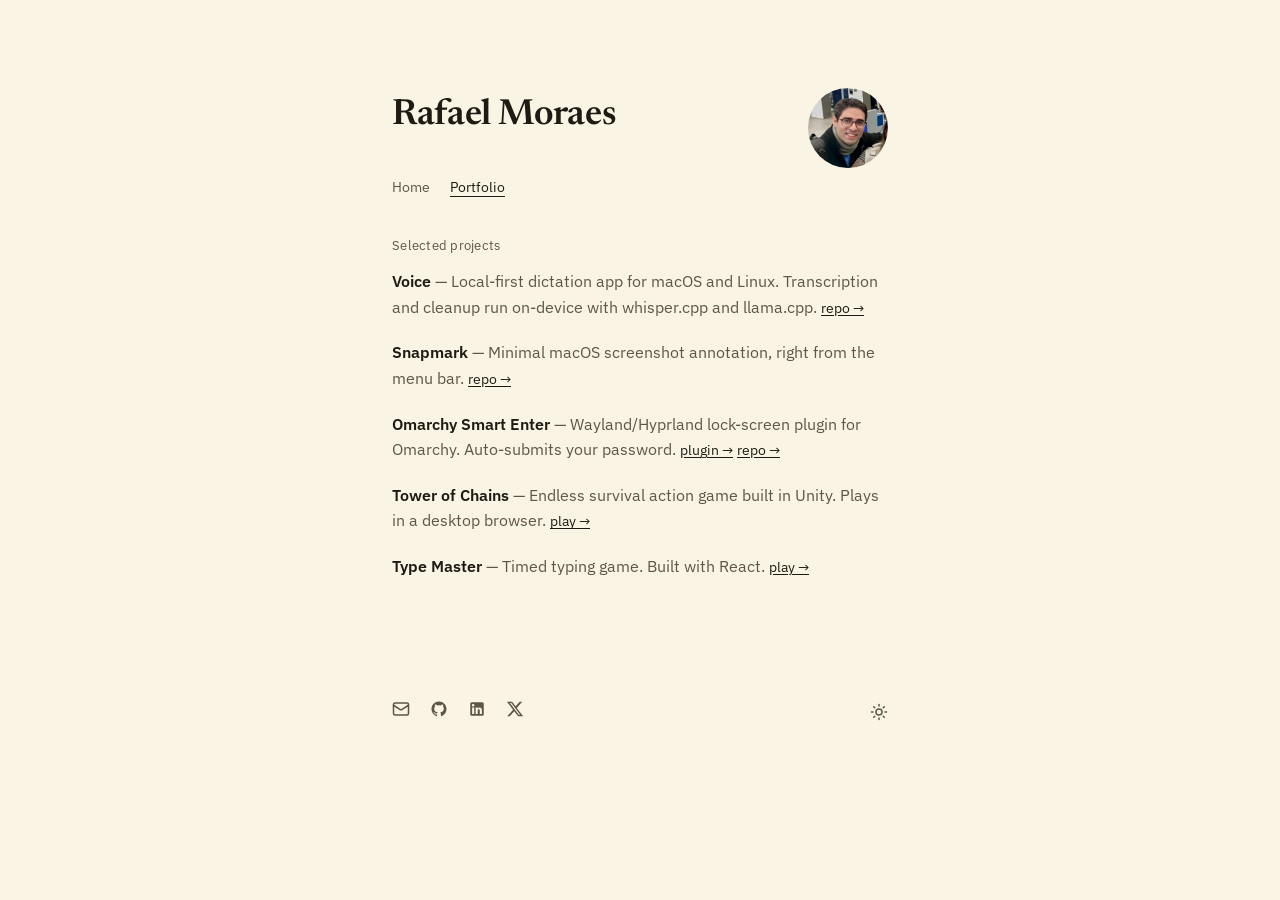
==== portfolio.html @ 669f0d3e "Add embedded Type Master page and move games under rbmrs.dev - New type-master.html embedding rbmrs." ====
<!DOCTYPE html>
<html lang="en">
<head>
  <meta charset="UTF-8">
  <meta name="viewport" content="width=device-width, initial-scale=1.0">
  <meta name="color-scheme" content="light dark">
  <script>
    (function () {
      try {
        var stored = localStorage.getItem('theme');
        if (stored === 'light' || stored === 'dark') {
          document.documentElement.setAttribute('data-theme', stored);
        }
      } catch (e) {}
    })();
  </script>
  <title>Portfolio — Rafael Moraes</title>
  <meta name="description" content="Selected projects by Rafael Moraes.">
  <meta property="og:title" content="Portfolio — Rafael Moraes">
  <meta property="og:description" content="Selected projects by Rafael Moraes.">
  <meta property="og:type" content="website">
  <link rel="icon" type="image/svg+xml" href="assets/favicon.svg">
  <link rel="stylesheet" href="css/style.css">
</head>
<body>
  <div class="container">
    <header>
      <div>
        <h1><a href="./">Rafael Moraes</a></h1>
        <nav>
          <ul>
            <li><a href="./">Home</a></li>
            <li><span aria-current="page">Portfolio</span></li>
          </ul>
        </nav>
      </div>
      <img src="assets/avatar.jpg" alt="Rafael Moraes" class="avatar" width="80" height="80">
    </header>

    <main>
      <section>
        <p class="section-label">Selected projects</p>
        <ul class="projects">
          <li>
            <span class="title">Voice</span>
            <span class="desc"> — Local-first dictation app for macOS and Linux. Transcription and cleanup run on-device with whisper.cpp and llama.cpp.</span>
            <a href="https://github.com/rbmrs/voice" target="_blank" rel="noopener noreferrer">repo →</a>
          </li>
          <li>
            <span class="title">Snapmark</span>
            <span class="desc"> — Minimal macOS screenshot annotation, right from the menu bar.</span>
            <a href="https://github.com/rbmrs/snapmark" target="_blank" rel="noopener noreferrer">repo →</a>
          </li>
          <li>
            <span class="title">Omarchy Smart Enter</span>
            <span class="desc"> — Wayland/Hyprland lock-screen plugin for Omarchy. Auto-submits your password.</span>
            <a href="https://plugins.omarchy.org/plugin.html?id=io.github.rbmrs.smart-enter" target="_blank" rel="noopener noreferrer">plugin →</a>
            <a href="https://github.com/rbmrs/omarchy-smart-enter" target="_blank" rel="noopener noreferrer">repo →</a>
          </li>
          <li>
            <span class="title">Tower of Chains</span>
            <span class="desc"> — Endless survival action game built in Unity. Plays in a desktop browser.</span>
            <a href="./tower-of-chains.html">play →</a>
          </li>
          <li>
            <span class="title">Type Master</span>
            <span class="desc"> — Timed typing game. Built with React.</span>
            <a href="./type-master.html">play →</a>
          </li>
        </ul>
      </section>
    </main>

    <footer>
      <ul>
        <li>
          <a href="mailto:rafael@rbm.rs" aria-label="Email">
            <svg xmlns="http://www.w3.org/2000/svg" width="18" height="18" viewBox="0 0 24 24" fill="none" stroke="currentColor" stroke-width="2" stroke-linecap="round" stroke-linejoin="round" aria-hidden="true">
              <rect width="20" height="16" x="2" y="4" rx="2"/>
              <path d="m22 7-8.97 5.7a1.94 1.94 0 0 1-2.06 0L2 7"/>
            </svg>
          </a>
        </li>
        <li>
          <a href="https://github.com/rbmrs" target="_blank" rel="noopener noreferrer" aria-label="GitHub">
            <svg xmlns="http://www.w3.org/2000/svg" width="18" height="18" viewBox="0 0 24 24" fill="currentColor" aria-hidden="true">
              <path d="M12 2C6.477 2 2 6.484 2 12.017c0 4.425 2.865 8.18 6.839 9.504.5.092.682-.217.682-.483 0-.237-.008-.868-.013-1.703-2.782.605-3.369-1.343-3.369-1.343-.454-1.158-1.11-1.466-1.11-1.466-.908-.62.069-.608.069-.608 1.003.07 1.53 1.032 1.53 1.032.892 1.53 2.341 1.088 2.91.832.092-.647.35-1.088.636-1.338-2.22-.253-4.555-1.113-4.555-4.951 0-1.093.39-1.988 1.029-2.688-.103-.253-.446-1.272.098-2.65 0 0 .84-.27 2.75 1.026A9.564 9.564 0 0 1 12 6.844c.85.004 1.705.115 2.504.337 1.909-1.296 2.747-1.027 2.747-1.027.546 1.379.202 2.398.1 2.651.64.7 1.028 1.595 1.028 2.688 0 3.848-2.339 4.695-4.566 4.943.359.309.678.92.678 1.855 0 1.338-.012 2.419-.012 2.747 0 .268.18.58.688.482A10.019 10.019 0 0 0 22 12.017C22 6.484 17.522 2 12 2z"/>
            </svg>
          </a>
        </li>
        <li>
          <a href="https://www.linkedin.com/in/rafael-moraes-a4942123/" target="_blank" rel="noopener noreferrer" aria-label="LinkedIn">
            <svg xmlns="http://www.w3.org/2000/svg" width="18" height="18" viewBox="0 0 24 24" fill="currentColor" aria-hidden="true">
              <path d="M19 3a2 2 0 0 1 2 2v14a2 2 0 0 1-2 2H5a2 2 0 0 1-2-2V5a2 2 0 0 1 2-2h14m-.5 15.5v-5.3a3.26 3.26 0 0 0-3.26-3.26c-.85 0-1.84.52-2.28 1.3v-1.11h-2.79v8.37h2.79v-4.93c0-.77.62-1.4 1.39-1.4a1.4 1.4 0 0 1 1.4 1.4v4.93h2.75M6.88 8.56a1.68 1.68 0 0 0 1.68-1.68c0-.93-.75-1.69-1.68-1.69a1.69 1.69 0 0 0-1.69 1.69c0 .93.76 1.68 1.69 1.68m1.39 9.94v-8.37H5.5v8.37h2.77z"/>
            </svg>
          </a>
        </li>
        <li>
          <a href="https://x.com/rbmrs_" target="_blank" rel="noopener noreferrer" aria-label="X (Twitter)">
            <svg xmlns="http://www.w3.org/2000/svg" width="18" height="18" viewBox="0 0 24 24" fill="currentColor" aria-hidden="true">
              <path d="M18.244 2.25h3.308l-7.227 8.26 8.502 11.24H16.17l-5.214-6.817L4.99 21.75H1.68l7.73-8.835L1.254 2.25H8.08l4.713 6.231zm-1.161 17.52h1.833L7.084 4.126H5.117z"/>
            </svg>
          </a>
        </li>
      </ul>
      <button id="theme-toggle" type="button" aria-label="Toggle theme">
        <span class="icon-sun">
          <svg xmlns="http://www.w3.org/2000/svg" width="18" height="18" viewBox="0 0 24 24" fill="none" stroke="currentColor" stroke-width="2" stroke-linecap="round" stroke-linejoin="round" aria-hidden="true">
            <circle cx="12" cy="12" r="4" />
            <path d="M12 2v2" />
            <path d="M12 20v2" />
            <path d="m4.93 4.93 1.41 1.41" />
            <path d="m17.66 17.66 1.41 1.41" />
            <path d="M2 12h2" />
            <path d="M20 12h2" />
            <path d="m6.34 17.66-1.41 1.41" />
            <path d="m19.07 4.93-1.41 1.41" />
          </svg>
        </span>
        <span class="icon-moon">
          <svg xmlns="http://www.w3.org/2000/svg" width="18" height="18" viewBox="0 0 24 24" fill="none" stroke="currentColor" stroke-width="2" stroke-linecap="round" stroke-linejoin="round" aria-hidden="true">
            <path d="M20.985 12.486a9 9 0 1 1-9.473-9.472c.405-.022.617.46.402.803a6 6 0 0 0 8.268 8.268c.344-.215.825-.004.803.401" />
          </svg>
        </span>
      </button>
    </footer>
  </div>

  <script>
    (function () {
      var button = document.getElementById('theme-toggle');
      if (!button) return;
      function current() {
        var attr = document.documentElement.getAttribute('data-theme');
        if (attr === 'light' || attr === 'dark') return attr;
        return window.matchMedia('(prefers-color-scheme: dark)').matches ? 'dark' : 'light';
      }
      function updateLabel() {
        var target = current() === 'dark' ? 'light' : 'dark';
        button.setAttribute('aria-label', 'Switch to ' + target + ' theme');
        button.title = button.getAttribute('aria-label');
      }
      button.addEventListener('click', function () {
        var next = current() === 'dark' ? 'light' : 'dark';
        document.documentElement.setAttribute('data-theme', next);
        try {
          localStorage.setItem('theme', next);
        } catch (e) {}
        updateLabel();
      });
      updateLabel();
    })();
  </script>
</body>
</html>
---- css/style.css ----
@import url('https://fonts.googleapis.com/css2?family=IBM+Plex+Sans:wght@400;600&family=Newsreader:wght@600&display=swap');

:root {
  --font-body: 'IBM Plex Sans', system-ui, -apple-system, sans-serif;
  --font-heading: 'Newsreader', Georgia, 'Times New Roman', serif;
  --font-mono: monospace;
  --color-bg: #faf4e5;
  --color-text: #1f1b14;
  --color-muted: #5e5647;
  --color-link: #0057ff;
  --max-width: 34rem;
  --spacing: 1.5rem;
}

*,
*::before,
*::after {
  margin: 0;
  padding: 0;
  box-sizing: border-box;
}

html {
  color-scheme: light dark;
}

@media (prefers-color-scheme: dark) {
  :root:not([data-theme="light"]) {
    --color-bg: #1a1712;
    --color-text: #ede5d3;
    --color-muted: #a39a87;
  }
}

html[data-theme="dark"] {
  color-scheme: dark;
  --color-bg: #1a1712;
  --color-text: #ede5d3;
  --color-muted: #a39a87;
}

html[data-theme="light"] {
  color-scheme: light;
}

body {
  font-family: var(--font-body);
  color: var(--color-text);
  background: var(--color-bg);
  line-height: 1.6;
  -webkit-font-smoothing: antialiased;
}

/* --- Layout --- */

.container {
  max-width: var(--max-width);
  margin: 0 auto;
  padding: 0 var(--spacing);
}

/* --- Header --- */

header {
  padding: 5.5rem 0 0;
  display: flex;
  align-items: flex-start;
  justify-content: space-between;
  gap: 1.5rem;
}

@media (max-width: 640px) {
  header {
    padding: 3.5rem 0 0;
  }
}

.avatar {
  width: 80px;
  height: 80px;
  border-radius: 50%;
  object-fit: cover;
  flex-shrink: 0;
}

@media (max-width: 480px) {
  .avatar {
    width: 68px;
    height: 68px;
  }
}

header h1 {
  font-family: var(--font-heading);
  font-size: 2.25rem;
  font-weight: 600;
  letter-spacing: -0.01em;
  margin-bottom: 1.75rem;
}

header h1 a {
  color: var(--color-text);
  text-decoration: none;
}

header h1 a:hover {
  color: var(--color-muted);
}

nav {
  margin: 0 0 2.25rem;
}

nav ul {
  display: flex;
  justify-content: flex-start;
  gap: 1.25rem;
  list-style: none;
}

nav a,
nav [aria-current="page"] {
  font-size: 0.875rem;
  color: var(--color-muted);
  text-decoration: none;
  transition: color 0.2s ease;
}

nav a:hover {
  color: var(--color-text);
}

nav [aria-current="page"],
nav a[aria-current="true"] {
  color: var(--color-text);
  text-decoration: underline;
  text-decoration-thickness: 1px;
  text-underline-offset: 4px;
  cursor: default;
}

nav a[aria-current="true"] {
  cursor: pointer;
}

/* --- Main --- */

main {
  padding: 0 0 4rem;
}

/* --- Sections --- */

.section-label {
  font-size: 0.8125rem;
  color: var(--color-muted);
  margin-bottom: 0.75rem;
  letter-spacing: 0.02em;
}

main p {
  margin-bottom: 1rem;
  line-height: 1.7;
}

main section {
  margin-bottom: 2.5rem;
}

main section:last-child {
  margin-bottom: 0;
}

/* --- Links in body --- */

main a {
  color: var(--color-text);
  text-decoration: underline;
  text-underline-offset: 2px;
}

main a:hover {
  color: var(--color-muted);
}

/* --- Projects (Portfolio) --- */

.projects {
  list-style: none;
  display: flex;
  flex-direction: column;
  gap: 1.25rem;
}

.projects li {
  line-height: 1.6;
}

.projects .title {
  font-weight: 600;
}

.projects .desc {
  color: var(--color-muted);
}

.projects a {
  font-size: 0.875rem;
}

/* --- Game page --- */

/* Player breaks out of the text column; the Unity build is a fixed 960x642 page, scaled down to fit. */
.player {
  --player-scale: 1;
  --player-w: 960;
  --player-h: 644;
  width: min(calc(var(--player-w) * 1px), 100vw - 2 * var(--spacing));
  aspect-ratio: var(--player-w) / var(--player-h);
  margin-left: 50%;
  translate: -50% 0;
  overflow: hidden;
  background: #000;
}

.player iframe {
  display: block;
  width: calc(var(--player-w) * 1px);
  height: calc(var(--player-h) * 1px);
  border: 0;
  transform: scale(var(--player-scale));
  transform-origin: 0 0;
}

.player--type-master {
  --player-h: 600;
  background: var(--color-bg);
  border: 1px solid color-mix(in srgb, var(--color-text) 15%, transparent);
}

.player-meta {
  margin-top: 0.75rem;
  font-size: 0.875rem;
}

.note {
  font-size: 0.875rem;
  color: var(--color-muted);
}

.controls {
  width: 100%;
  border-collapse: collapse;
  margin-bottom: 1rem;
  font-size: 0.9375rem;
}

.controls th {
  text-align: left;
  font-weight: 400;
  font-size: 0.8125rem;
  color: var(--color-muted);
  padding: 0 0.75rem 0.5rem 0;
}

.controls td {
  padding: 0.375rem 0.75rem 0.375rem 0;
  vertical-align: top;
}

.controls tbody tr + tr td {
  border-top: 1px solid color-mix(in srgb, var(--color-muted) 25%, transparent);
}

kbd {
  font-family: var(--font-mono);
  font-size: 0.8125rem;
  padding: 0.05rem 0.35rem;
  border: 1px solid color-mix(in srgb, var(--color-muted) 50%, transparent);
  border-radius: 3px;
  white-space: nowrap;
}

/* --- Footer --- */

footer {
  display: flex;
  align-items: center;
  justify-content: space-between;
  padding: 3.5rem 0 3rem;
}

footer ul {
  display: flex;
  align-items: center;
  gap: 1.25rem;
  list-style: none;
}

footer a {
  display: inline-flex;
  align-items: center;
  color: var(--color-muted);
  text-decoration: none;
  transition: color 0.2s ease;
}

footer a:hover {
  color: var(--color-text);
}

footer svg {
  width: 18px;
  height: 18px;
  display: block;
}

/* --- Theme toggle --- */

#theme-toggle {
  appearance: none;
  background: transparent;
  border: 0;
  padding: 0;
  margin-left: auto;
  color: var(--color-muted);
  cursor: pointer;
  display: inline-flex;
  align-items: center;
  transition: color 0.2s ease;
}

#theme-toggle:hover {
  color: var(--color-text);
}

#theme-toggle svg {
  width: 18px;
  height: 18px;
  display: block;
}

#theme-toggle .icon-moon {
  display: none;
}

@media (prefers-color-scheme: dark) {
  html:not([data-theme="light"]) #theme-toggle .icon-sun {
    display: none;
  }
  html:not([data-theme="light"]) #theme-toggle .icon-moon {
    display: block;
  }
}

html[data-theme="dark"] #theme-toggle .icon-sun {
  display: none;
}

html[data-theme="dark"] #theme-toggle .icon-moon {
  display: block;
}

html[data-theme="light"] #theme-toggle .icon-sun {
  display: block;
}

html[data-theme="light"] #theme-toggle .icon-moon {
  display: none;
}

/* --- Focus styles --- */

a:focus-visible,
button:focus-visible {
  outline: 2px solid var(--color-link);
  outline-offset: 2px;
  border-radius: 2px;
}
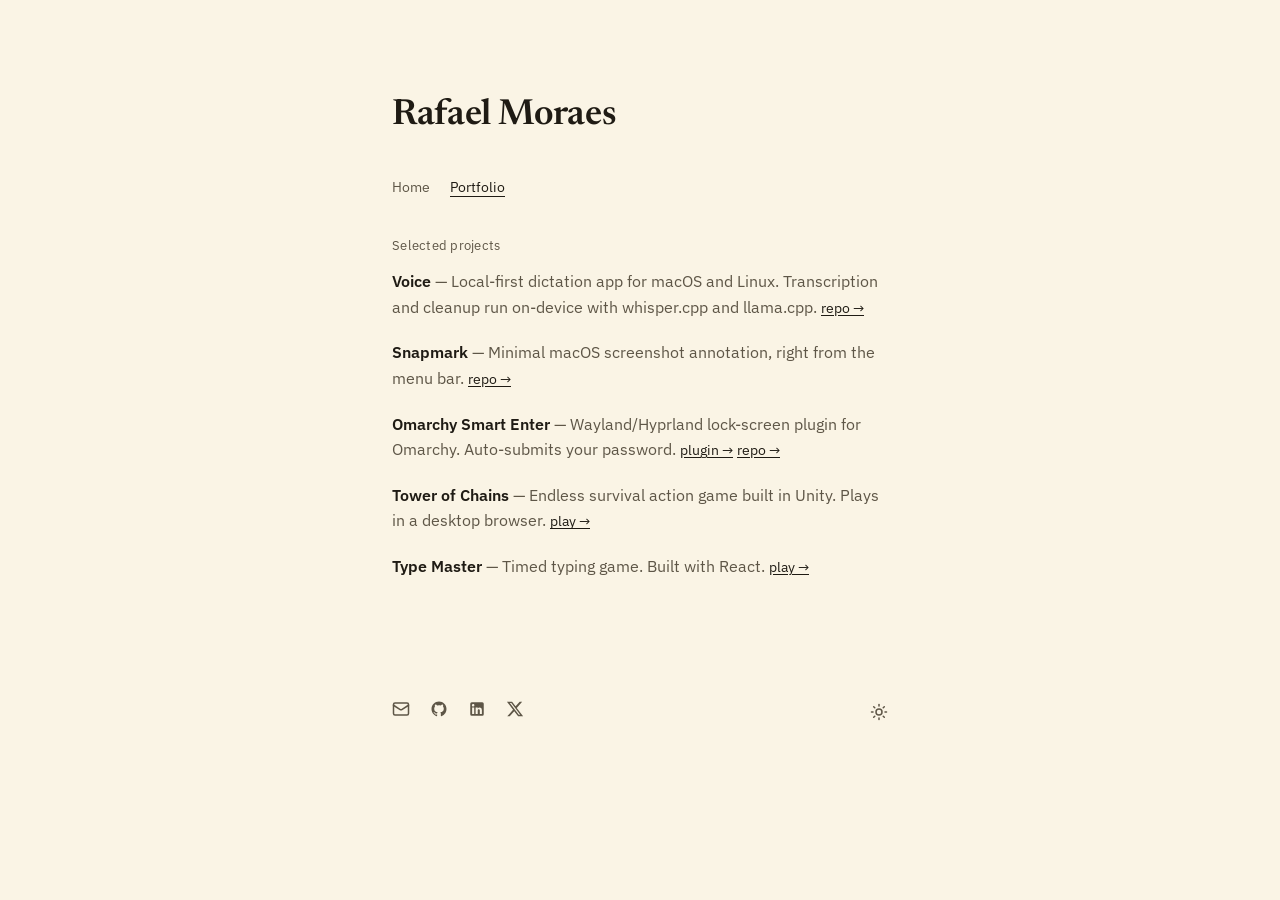
==== commit d4964437: "Type Master: forward page keystrokes into the game Typing anywhere on the page focuses the iframe an" ====
--- a/portfolio.html
+++ b/portfolio.html
@@ -34,7 +34,6 @@
           </ul>
         </nav>
       </div>
-      <img src="assets/avatar.jpg" alt="Rafael Moraes" class="avatar" width="80" height="80">
     </header>
 
     <main>
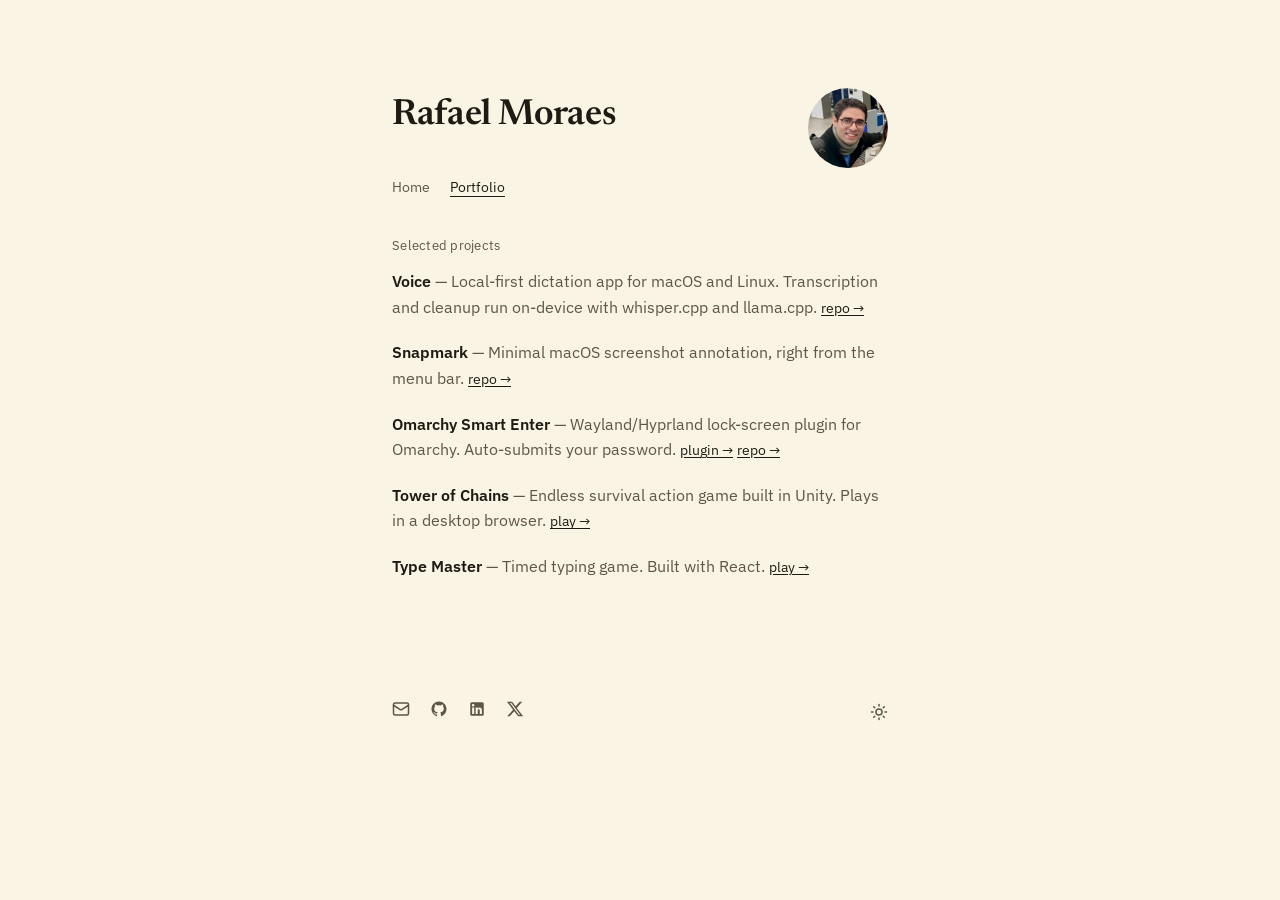
==== commit 42f5e011: "Show the profile picture on the portfolio page again Co-Authored-By: Claude Opus 5.5 <noreply@anthro" ====
--- a/portfolio.html
+++ b/portfolio.html
@@ -34,6 +34,7 @@
           </ul>
         </nav>
       </div>
+      <img src="assets/avatar.jpg" alt="Rafael Moraes" class="avatar" width="80" height="80">
     </header>
 
     <main>
@@ -41,28 +42,28 @@
         <p class="section-label">Selected projects</p>
         <ul class="projects">
           <li>
-            <span class="title">Voice</span>
+            <a class="title" href="https://github.com/rbmrs/voice" target="_blank" rel="noopener noreferrer">Voice</a>
             <span class="desc"> — Local-first dictation app for macOS and Linux. Transcription and cleanup run on-device with whisper.cpp and llama.cpp.</span>
             <a href="https://github.com/rbmrs/voice" target="_blank" rel="noopener noreferrer">repo →</a>
           </li>
           <li>
-            <span class="title">Snapmark</span>
+            <a class="title" href="https://github.com/rbmrs/snapmark" target="_blank" rel="noopener noreferrer">Snapmark</a>
             <span class="desc"> — Minimal macOS screenshot annotation, right from the menu bar.</span>
             <a href="https://github.com/rbmrs/snapmark" target="_blank" rel="noopener noreferrer">repo →</a>
           </li>
           <li>
-            <span class="title">Omarchy Smart Enter</span>
+            <a class="title" href="https://plugins.omarchy.org/plugin.html?id=io.github.rbmrs.smart-enter" target="_blank" rel="noopener noreferrer">Omarchy Smart Enter</a>
             <span class="desc"> — Wayland/Hyprland lock-screen plugin for Omarchy. Auto-submits your password.</span>
             <a href="https://plugins.omarchy.org/plugin.html?id=io.github.rbmrs.smart-enter" target="_blank" rel="noopener noreferrer">plugin →</a>
             <a href="https://github.com/rbmrs/omarchy-smart-enter" target="_blank" rel="noopener noreferrer">repo →</a>
           </li>
           <li>
-            <span class="title">Tower of Chains</span>
+            <a class="title" href="./tower-of-chains.html">Tower of Chains</a>
             <span class="desc"> — Endless survival action game built in Unity. Plays in a desktop browser.</span>
             <a href="./tower-of-chains.html">play →</a>
           </li>
           <li>
-            <span class="title">Type Master</span>
+            <a class="title" href="./type-master.html">Type Master</a>
             <span class="desc"> — Timed typing game. Built with React.</span>
             <a href="./type-master.html">play →</a>
           </li>
--- a/css/style.css
+++ b/css/style.css
@@ -130,17 +130,12 @@
   color: var(--color-text);
 }
 
-nav [aria-current="page"],
-nav a[aria-current="true"] {
+nav [aria-current="page"] {
   color: var(--color-text);
   text-decoration: underline;
   text-decoration-thickness: 1px;
   text-underline-offset: 4px;
   cursor: default;
-}
-
-nav a[aria-current="true"] {
-  cursor: pointer;
 }
 
 /* --- Main --- */
@@ -206,6 +201,16 @@
 
 .projects a {
   font-size: 0.875rem;
+}
+
+.projects a.title {
+  font-size: inherit;
+  text-decoration: none;
+}
+
+.projects a.title:hover {
+  color: var(--color-text);
+  text-decoration: underline;
 }
 
 /* --- Game page --- */
@@ -233,7 +238,8 @@
 }
 
 .player--type-master {
-  --player-h: 600;
+  --player-w: 1440;
+  --player-h: 900;
   background: var(--color-bg);
   border: 1px solid color-mix(in srgb, var(--color-text) 15%, transparent);
 }
@@ -241,6 +247,22 @@
 .player-meta {
   margin-top: 0.75rem;
   font-size: 0.875rem;
+}
+
+/* A button that reads like the body links next to it. */
+.link-button {
+  padding: 0;
+  border: 0;
+  background: none;
+  font: inherit;
+  color: var(--color-text);
+  text-decoration: underline;
+  text-underline-offset: 2px;
+  cursor: pointer;
+}
+
+.link-button:hover {
+  color: var(--color-muted);
 }
 
 .note {
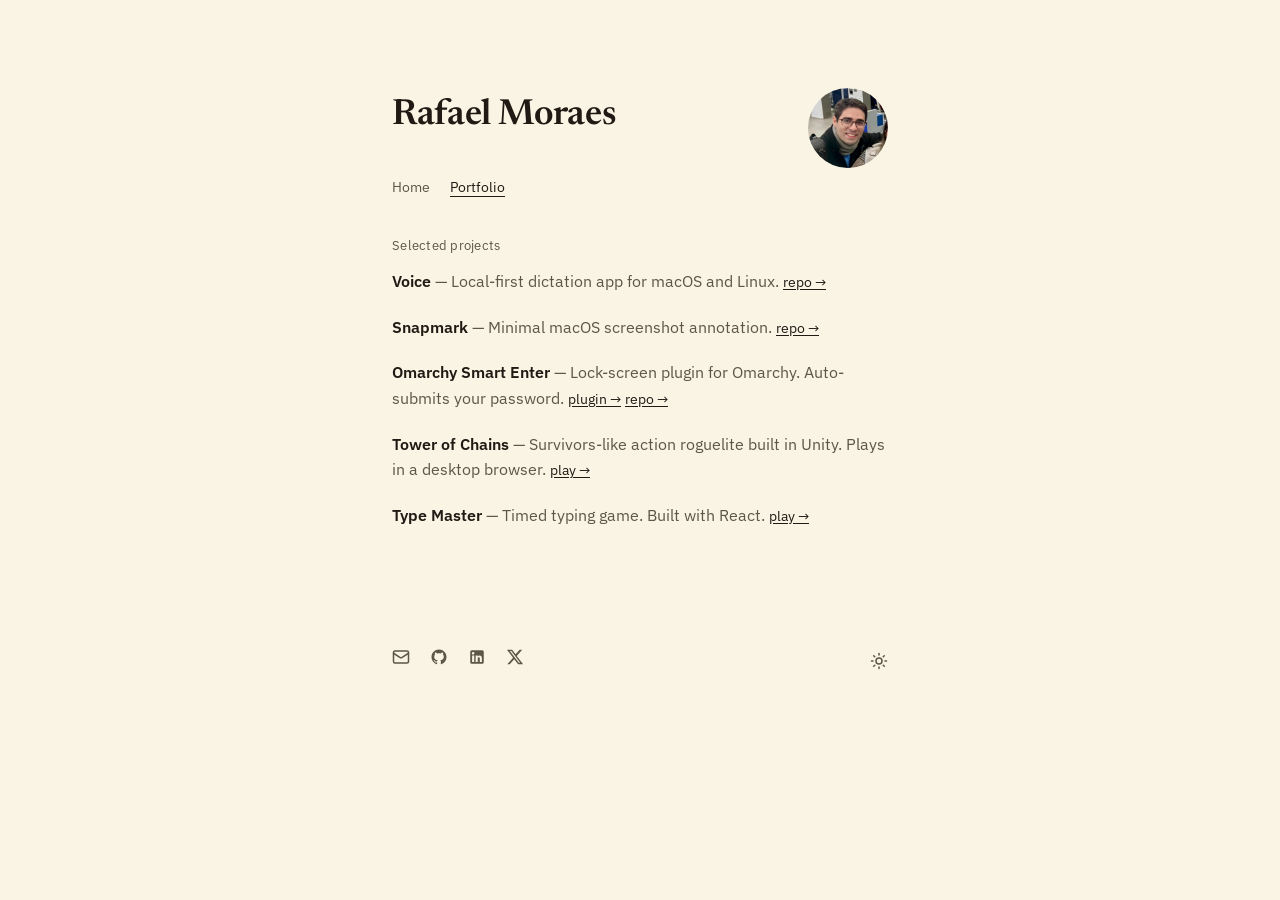
==== commit 9a3b4246: "Shorten portfolio descriptions and name the Tower of Chains genre Co-Authored-By: Claude Opus 5.5 <n" ====
--- a/portfolio.html
+++ b/portfolio.html
@@ -43,23 +43,23 @@
         <ul class="projects">
           <li>
             <a class="title" href="https://github.com/rbmrs/voice" target="_blank" rel="noopener noreferrer">Voice</a>
-            <span class="desc"> — Local-first dictation app for macOS and Linux. Transcription and cleanup run on-device with whisper.cpp and llama.cpp.</span>
+            <span class="desc"> — Local-first dictation app for macOS and Linux.</span>
             <a href="https://github.com/rbmrs/voice" target="_blank" rel="noopener noreferrer">repo →</a>
           </li>
           <li>
             <a class="title" href="https://github.com/rbmrs/snapmark" target="_blank" rel="noopener noreferrer">Snapmark</a>
-            <span class="desc"> — Minimal macOS screenshot annotation, right from the menu bar.</span>
+            <span class="desc"> — Minimal macOS screenshot annotation.</span>
             <a href="https://github.com/rbmrs/snapmark" target="_blank" rel="noopener noreferrer">repo →</a>
           </li>
           <li>
             <a class="title" href="https://plugins.omarchy.org/plugin.html?id=io.github.rbmrs.smart-enter" target="_blank" rel="noopener noreferrer">Omarchy Smart Enter</a>
-            <span class="desc"> — Wayland/Hyprland lock-screen plugin for Omarchy. Auto-submits your password.</span>
+            <span class="desc"> — Lock-screen plugin for Omarchy. Auto-submits your password.</span>
             <a href="https://plugins.omarchy.org/plugin.html?id=io.github.rbmrs.smart-enter" target="_blank" rel="noopener noreferrer">plugin →</a>
             <a href="https://github.com/rbmrs/omarchy-smart-enter" target="_blank" rel="noopener noreferrer">repo →</a>
           </li>
           <li>
             <a class="title" href="./tower-of-chains.html">Tower of Chains</a>
-            <span class="desc"> — Endless survival action game built in Unity. Plays in a desktop browser.</span>
+            <span class="desc"> — Survivors-like action roguelite built in Unity. Plays in a desktop browser.</span>
             <a href="./tower-of-chains.html">play →</a>
           </li>
           <li>
